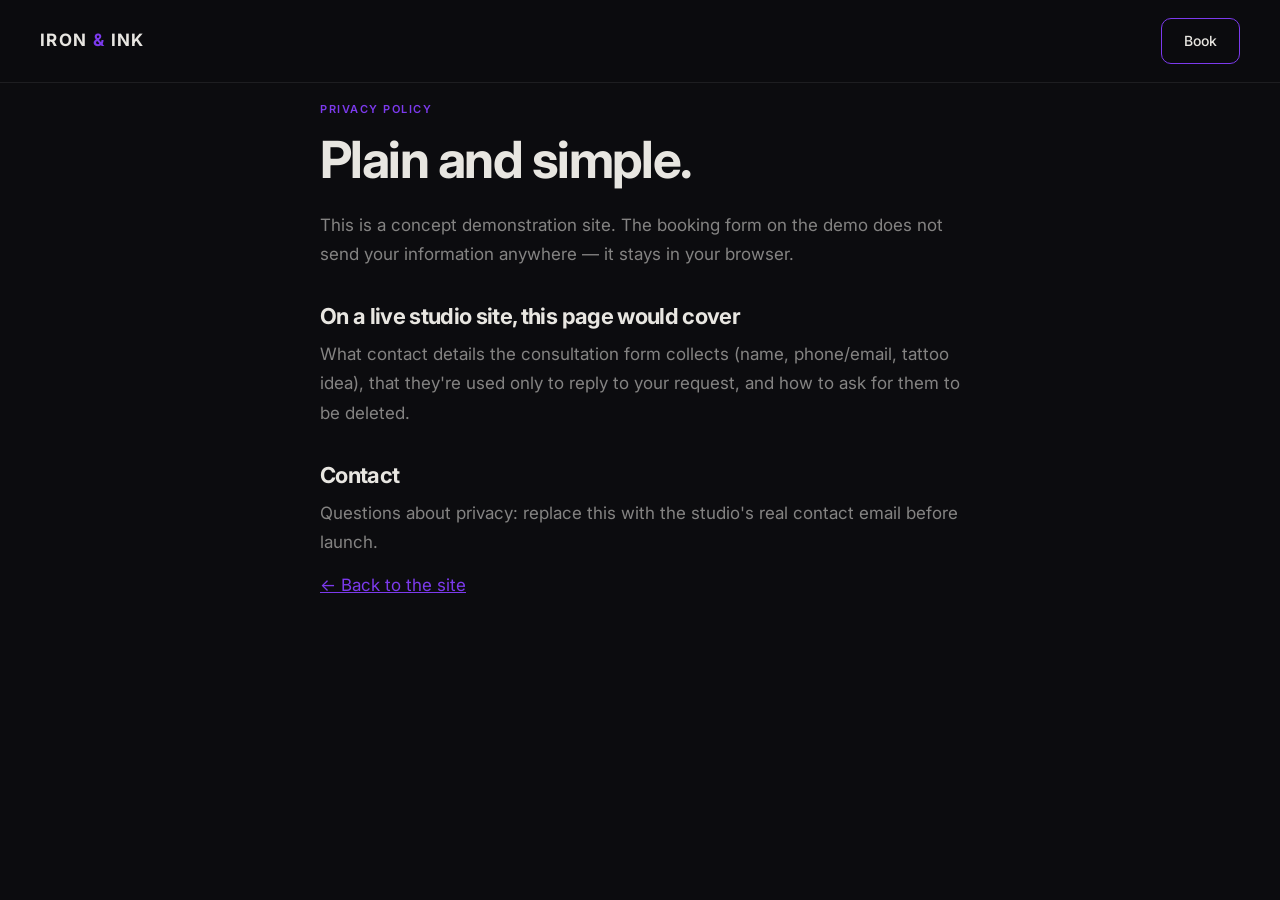
==== privacy.html @ 1043cd2f "Build Iron & Ink site: hero, flash gallery, artists, booking, visit: privacy.html" ====
<!DOCTYPE html>
<html lang="en">
<head>
<meta charset="UTF-8">
<meta name="viewport" content="width=device-width, initial-scale=1.0">
<title>Privacy Policy — IRON &amp; INK</title>
<link rel="preconnect" href="https://fonts.googleapis.com">
<link href="https://fonts.googleapis.com/css2?family=Inter:wght@400;700&display=swap" rel="stylesheet">
<link rel="stylesheet" href="css/style.css">
<style>
  .privacy { max-width: 720px; }
  .privacy h1 { font-size: clamp(32px, 4vw, 52px); margin-bottom: 24px; }
  .privacy h2 { font-size: 22px; margin: 36px 0 12px; }
  .privacy p { margin-bottom: 14px; }
  .privacy a { color: var(--accent); }
</style>
</head>
<body>
<nav>
  <a class="brand" href="index.html">IRON <span>&amp;</span> INK</a>
  <div class="nav-links"><a href="index.html#booking" class="nav-cta">Book</a></div>
</nav>
<section>
  <div class="container privacy">
    <p class="label">Privacy Policy</p>
    <h1>Plain and simple.</h1>
    <p>This is a concept demonstration site. The booking form on the demo does not send your information anywhere — it stays in your browser.</p>
    <h2>On a live studio site, this page would cover</h2>
    <p>What contact details the consultation form collects (name, phone/email, tattoo idea), that they're used only to reply to your request, and how to ask for them to be deleted.</p>
    <h2>Contact</h2>
    <p>Questions about privacy: replace this with the studio's real contact email before launch.</p>
    <p><a href="index.html">← Back to the site</a></p>
  </div>
</section>
</body>
</html>
---- css/style.css ----
/* IRON & INK — session design system (override, Oct 3 2026) */
*, *::before, *::after { margin: 0; padding: 0; box-sizing: border-box; }

:root {
  --bg: #0C0C0F;
  --bg2: #111116;
  --surface: #1C1C25;
  --border: rgba(255, 255, 255, 0.08);
  --text: #E8E6E1;
  --text-dim: rgba(232, 230, 225, 0.55);
  --accent: #7C3AED;
  --accent-dim: rgba(124, 58, 237, 0.15);
  --radius: 10px;
}

html { scroll-behavior: smooth; }

body {
  font-family: 'Inter', system-ui, sans-serif;
  font-weight: 400;
  font-size: 17px;
  line-height: 1.72;
  background: var(--bg);
  color: var(--text);
  overflow-x: hidden;
  -webkit-font-smoothing: antialiased;
}

.container { max-width: 1120px; margin: 0 auto; padding: 0 40px; }
section { padding: 100px 0; }

h1, h2, h3 { font-weight: 700; letter-spacing: -0.03em; line-height: 1.05; }
h2 { font-size: clamp(36px, 4.5vw, 60px); margin-bottom: 24px; }
h3 { font-size: 22px; margin-bottom: 8px; }
p { color: var(--text-dim); max-width: 60ch; }

.label {
  font-size: 11px; font-weight: 600; text-transform: uppercase;
  letter-spacing: 0.14em; color: var(--accent); margin-bottom: 16px;
}

a { color: inherit; }

/* Reveal — 650ms per system */
.reveal { opacity: 0; transform: translateY(22px); }
.reveal.visible { opacity: 1; transform: translateY(0); transition: opacity 650ms cubic-bezier(0.16, 1, 0.3, 1), transform 650ms cubic-bezier(0.16, 1, 0.3, 1); }

/* ---------- Nav ---------- */
nav {
  position: fixed; top: 0; left: 0; right: 0; z-index: 100;
  display: flex; align-items: center; justify-content: space-between;
  padding: 18px 40px;
  background: rgba(12, 12, 15, 0.88);
  backdrop-filter: blur(12px); -webkit-backdrop-filter: blur(12px);
  border-bottom: 1px solid var(--border);
  /* no shadow — per system */
}
.brand { font-weight: 700; letter-spacing: 0.08em; text-decoration: none; font-size: 17px; }
.brand span, .amp { color: var(--accent); }
.nav-links { display: flex; align-items: center; gap: 28px; }
.nav-links a { text-decoration: none; font-size: 14px; font-weight: 500; color: var(--text-dim); transition: color 200ms ease; }
.nav-links a:hover { color: var(--text); }
.nav-cta { border: 1px solid var(--accent); color: var(--text) !important; padding: 10px 22px; border-radius: var(--radius); transition: background 200ms ease; }
.nav-cta:hover { background: var(--accent-dim); }

/* ---------- Buttons ---------- */
.btn {
  display: inline-block; padding: 16px 36px; border-radius: var(--radius);
  background: var(--accent); color: #fff; text-decoration: none;
  font-weight: 600; font-size: 15px; border: 1px solid var(--accent);
  cursor: pointer; transition: transform 200ms ease, background 200ms ease;
}
.btn:hover { transform: translateY(-2px); background: #8b4ff0; }
.btn.ghost { background: transparent; color: var(--text); }
.btn.ghost:hover { background: var(--accent-dim); }

/* ---------- Hero ---------- */
.hero {
  min-height: 100vh; display: flex; align-items: center; justify-content: center;
  text-align: center; position: relative; overflow: hidden; padding: 140px 0 80px;
}
.hero-flash { position: absolute; inset: 0; display: flex; align-items: center; justify-content: space-around; opacity: 0.05; pointer-events: none; }
.hero-flash svg { width: min(38vw, 420px); height: auto; }
.hero-flash svg * { stroke: var(--text); fill: none; }
.hero-inner { position: relative; z-index: 1; }
.hero h1 { font-size: clamp(48px, 6vw, 88px); margin-bottom: 20px; }
.hero-sub { font-size: 19px; margin: 0 auto 36px; }
.hero-ctas { display: flex; gap: 16px; justify-content: center; flex-wrap: wrap; margin-bottom: 64px; }
.stats { display: flex; gap: 56px; justify-content: center; flex-wrap: wrap; }
.stat { display: flex; flex-direction: column; align-items: center; }
.stat .count { font-size: 44px; font-weight: 700; letter-spacing: -0.03em; color: var(--text); }
.stat-label { font-size: 11px; font-weight: 600; text-transform: uppercase; letter-spacing: 0.14em; color: var(--text-dim); margin-top: 4px; }
.scroll-hint { position: absolute; bottom: 28px; left: 50%; transform: translateX(-50%); color: var(--text-dim); text-decoration: none; font-size: 20px; animation: bob 2.4s ease-in-out infinite; }
@keyframes bob { 0%, 100% { transform: translate(-50%, 0); } 50% { transform: translate(-50%, 8px); } }

/* ---------- Flash gallery ---------- */
#flash { background: var(--bg2); overflow: hidden; }
.section-head { display: flex; justify-content: space-between; align-items: flex-end; gap: 32px; margin-bottom: 48px; flex-wrap: wrap; }
.section-head h2 { margin-bottom: 0; }
.section-head p { max-width: 36ch; }
.drag-hint { color: var(--accent); font-weight: 600; }
.gallery-track {
  display: flex; gap: 20px; overflow-x: scroll; scrollbar-width: none;
  padding: 8px 40px 24px; cursor: grab;
}
.gallery-track::-webkit-scrollbar { display: none; }
.gallery-track.dragging { cursor: grabbing; }
.flash-card {
  flex: 0 0 300px; background: var(--surface); border: 1px solid var(--border);
  border-radius: var(--radius); padding: 28px; transition: transform 200ms ease, border-color 200ms ease;
}
.flash-card:hover { transform: translateY(-6px); border-color: var(--accent); }
.flash-art { aspect-ratio: 1; display: flex; align-items: center; justify-content: center; margin-bottom: 20px; }
.flash-art svg { width: 78%; height: 78%; }
.flash-art svg * { stroke: var(--text); fill: none; }
.flash-card:hover .flash-art { background: var(--accent-dim); border-radius: var(--radius); }
.flash-card h3 { font-size: 19px; }
.flash-card p { font-size: 14px; }
.fineprint { font-size: 13px; margin-top: 32px; }

/* ---------- Parallax ---------- */
.parallax-section { position: relative; overflow: hidden; padding: 0; min-height: 52vh; display: flex; align-items: center; }
.parallax-bg {
  position: absolute; inset: -20% 0;
  background:
    radial-gradient(ellipse at 50% 50%, var(--accent-dim) 0%, transparent 55%),
    linear-gradient(135deg, #14141c 0%, #0C0C0F 60%);
  background-size: cover;
}
.parallax-inner { position: relative; z-index: 1; text-align: center; padding: 100px 40px; }
.parallax-quote { font-size: clamp(24px, 3.4vw, 44px); font-weight: 700; letter-spacing: -0.02em; color: var(--text); max-width: 22ch; margin: 0 auto 16px; }

/* ---------- Artists ---------- */
.artist-grid { display: grid; grid-template-columns: repeat(2, 1fr); gap: 20px; margin-top: 48px; }
.artist-card { background: var(--surface); border: 1px solid var(--border); border-radius: var(--radius); padding: 28px; transition: border-color 200ms ease, transform 200ms ease; }
.artist-card:hover { border-color: var(--accent); transform: translateY(-4px); }
.artist-mark {
  width: 56px; height: 56px; border-radius: 50%; display: flex; align-items: center; justify-content: center;
  background: var(--accent-dim); color: var(--accent); font-weight: 700; font-size: 18px; margin-bottom: 20px;
}
.artist-style { color: var(--accent); font-size: 13px; font-weight: 600; text-transform: uppercase; letter-spacing: 0.1em; margin-bottom: 12px; }
.artist-card p:last-child { font-size: 15px; }

/* ---------- Booking ---------- */
.booking { background: var(--bg2); }
.booking-grid { display: grid; grid-template-columns: 1fr 1fr; gap: 64px; align-items: start; }
.booking-notes { list-style: none; margin-top: 28px; display: flex; flex-direction: column; gap: 14px; }
.booking-notes li { color: var(--text-dim); font-size: 15px; padding-left: 22px; position: relative; }
.booking-notes li::before { content: ''; position: absolute; left: 0; top: 9px; width: 7px; height: 7px; border-radius: 50%; background: var(--accent); }
.booking-notes strong { color: var(--text); }
form { background: var(--surface); border: 1px solid var(--border); border-radius: var(--radius); padding: 28px; display: flex; flex-direction: column; gap: 18px; }
form label { display: flex; flex-direction: column; gap: 8px; font-size: 13px; font-weight: 600; text-transform: uppercase; letter-spacing: 0.08em; color: var(--text-dim); }
form input, form select, form textarea {
  background: var(--bg); border: 1px solid var(--border); border-radius: var(--radius);
  color: var(--text); font-family: inherit; font-size: 16px; padding: 14px 16px;
  transition: border-color 200ms ease;
}
form input:focus, form select:focus, form textarea:focus { outline: none; border-color: var(--accent); }
form textarea { resize: vertical; }
.form-note { font-size: 14px; min-height: 1.5em; }

/* ---------- Visit ---------- */
.visit-grid { display: grid; grid-template-columns: repeat(3, 1fr); gap: 20px; margin-top: 48px; }
.visit-grid > div { background: var(--surface); border: 1px solid var(--border); border-radius: var(--radius); padding: 28px; }
.visit-grid h3 { font-size: 13px; font-weight: 600; text-transform: uppercase; letter-spacing: 0.14em; color: var(--accent); margin-bottom: 14px; }
.visit-grid p { font-size: 15px; }

/* ---------- Footer ---------- */
footer { border-top: 1px solid var(--border); padding: 48px 0; background: var(--bg); }
.footer-inner { display: flex; align-items: center; justify-content: space-between; gap: 20px; flex-wrap: wrap; }
.footer-inner p { font-size: 13px; }
.footer-inner a { color: var(--text-dim); transition: color 200ms ease; }
.footer-inner a:hover { color: var(--accent); }

/* ---------- Responsive ---------- */
@media (max-width: 860px) {
  .booking-grid { grid-template-columns: 1fr; }
  .artist-grid { grid-template-columns: 1fr; }
  .visit-grid { grid-template-columns: 1fr; }
}
@media (max-width: 640px) {
  .container { padding: 0 24px; }
  section { padding: 72px 0; }
  nav { padding: 14px 24px; }
  .nav-links a:not(.nav-cta) { display: none; }
  .gallery-track { padding-left: 24px; padding-right: 24px; }
  .flash-card { flex-basis: 260px; }
  .stats { gap: 32px; }
  .section-head { flex-direction: column; align-items: flex-start; }
}
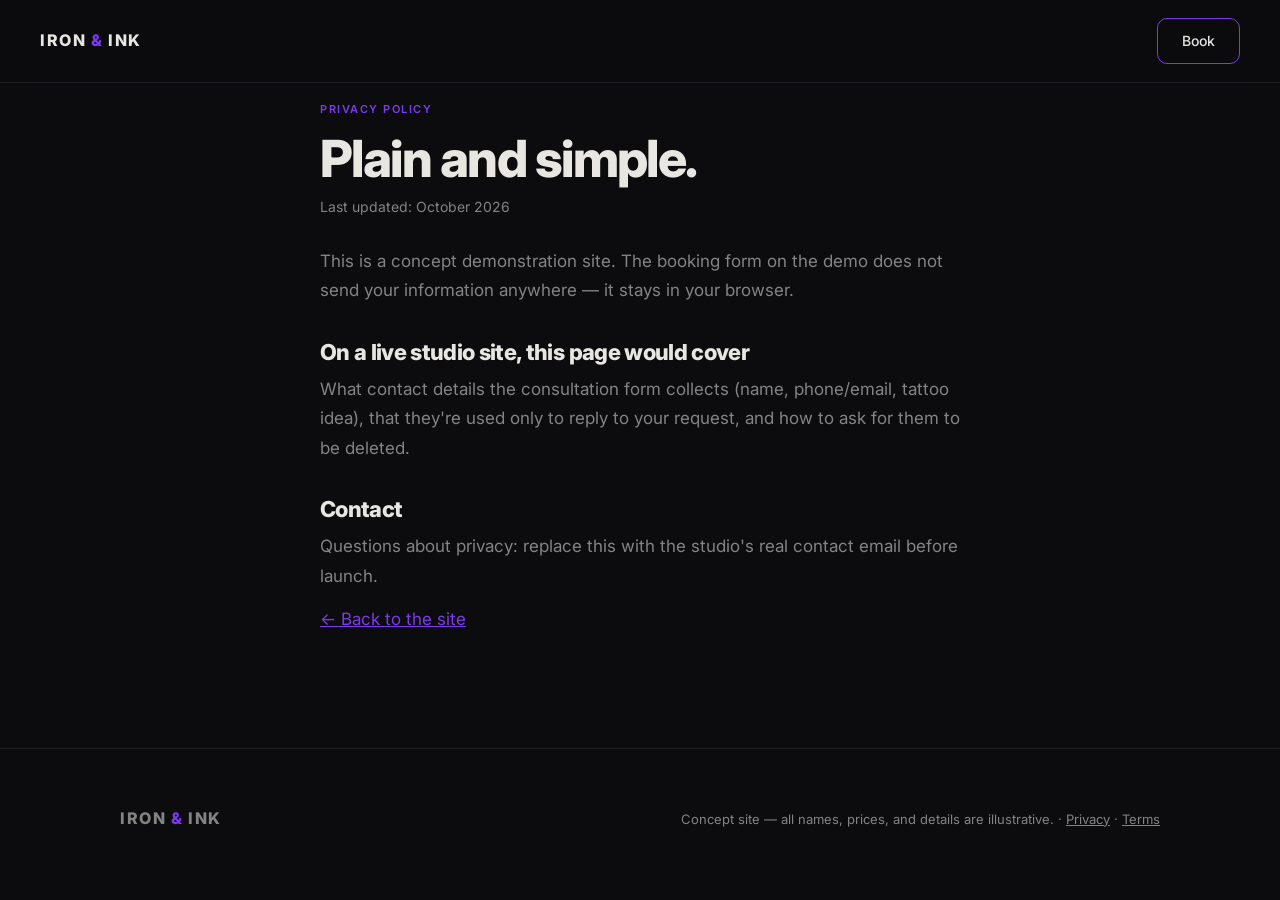
==== commit 780dc3ac: "Add Privacy Policy and Terms of Service: privacy.html" ====
--- a/privacy.html
+++ b/privacy.html
@@ -9,10 +9,12 @@
 <link rel="stylesheet" href="css/style.css">
 <style>
   .privacy { max-width: 720px; }
-  .privacy h1 { font-size: clamp(32px, 4vw, 52px); margin-bottom: 24px; }
+  .privacy h1 { font-size: clamp(32px, 4vw, 52px); margin-bottom: 12px; }
   .privacy h2 { font-size: 22px; margin: 36px 0 12px; }
   .privacy p { margin-bottom: 14px; }
+  .privacy .updated { font-size: 14px; margin-bottom: 28px; }
   .privacy a { color: var(--accent); }
+  .privacy footer { padding: 32px 0 0; border: none; }
 </style>
 </head>
 <body>
@@ -24,6 +26,7 @@
   <div class="container privacy">
     <p class="label">Privacy Policy</p>
     <h1>Plain and simple.</h1>
+    <p class="updated">Last updated: October 2026</p>
     <p>This is a concept demonstration site. The booking form on the demo does not send your information anywhere — it stays in your browser.</p>
     <h2>On a live studio site, this page would cover</h2>
     <p>What contact details the consultation form collects (name, phone/email, tattoo idea), that they're used only to reply to your request, and how to ask for them to be deleted.</p>
@@ -32,5 +35,11 @@
     <p><a href="index.html">← Back to the site</a></p>
   </div>
 </section>
+<footer>
+  <div class="container footer-inner">
+    <a class="brand" href="index.html">IRON <span>&amp;</span> INK</a>
+    <p>Concept site — all names, prices, and details are illustrative. · <a href="privacy.html">Privacy</a> · <a href="terms.html">Terms</a></p>
+  </div>
+</footer>
 </body>
 </html>
--- a/css/style.css
+++ b/css/style.css
@@ -1,4 +1,5 @@
-/* IRON & INK — session design system (override, Oct 3 2026) */
+/* IRON & INK — immersive rebuild (Oct 3 2026)
+   Session design system: dark + purple, Inter, 650ms reveals, 200ms hovers. */
 *, *::before, *::after { margin: 0; padding: 0; box-sizing: border-box; }
 
 :root {
@@ -17,174 +18,233 @@
 
 body {
   font-family: 'Inter', system-ui, sans-serif;
-  font-weight: 400;
-  font-size: 17px;
-  line-height: 1.72;
-  background: var(--bg);
-  color: var(--text);
-  overflow-x: hidden;
-  -webkit-font-smoothing: antialiased;
+  font-weight: 400; font-size: 17px; line-height: 1.72;
+  background: var(--bg); color: var(--text);
+  overflow-x: hidden; -webkit-font-smoothing: antialiased;
 }
 
 .container { max-width: 1120px; margin: 0 auto; padding: 0 40px; }
 section { padding: 100px 0; }
 
-h1, h2, h3 { font-weight: 700; letter-spacing: -0.03em; line-height: 1.05; }
-h2 { font-size: clamp(36px, 4.5vw, 60px); margin-bottom: 24px; }
-h3 { font-size: 22px; margin-bottom: 8px; }
-p { color: var(--text-dim); max-width: 60ch; }
+h1, h2, h3 { font-weight: 800; letter-spacing: -0.03em; line-height: 0.98; }
+.giant { font-size: clamp(48px, 8vw, 110px); margin-bottom: 28px; }
+p { color: var(--text-dim); }
+.section-lede { font-size: 19px; max-width: 52ch; margin-bottom: 8px; }
 
 .label {
   font-size: 11px; font-weight: 600; text-transform: uppercase;
-  letter-spacing: 0.14em; color: var(--accent); margin-bottom: 16px;
-}
-
+  letter-spacing: 0.14em; color: var(--accent); margin-bottom: 20px;
+}
 a { color: inherit; }
 
-/* Reveal — 650ms per system */
+/* Reveal — 650ms */
 .reveal { opacity: 0; transform: translateY(22px); }
-.reveal.visible { opacity: 1; transform: translateY(0); transition: opacity 650ms cubic-bezier(0.16, 1, 0.3, 1), transform 650ms cubic-bezier(0.16, 1, 0.3, 1); }
+.reveal.visible { opacity: 1; transform: translateY(0); transition: opacity 650ms cubic-bezier(0.16,1,0.3,1), transform 650ms cubic-bezier(0.16,1,0.3,1); }
+
+/* ---------- Loader ---------- */
+.loader {
+  position: fixed; inset: 0; z-index: 9999; background: var(--bg);
+  display: flex; align-items: center; justify-content: center;
+  flex-direction: column; gap: 28px;
+  transition: opacity 600ms ease, visibility 600ms ease;
+}
+.loader.hidden { opacity: 0; visibility: hidden; }
+.loader-name { font-size: clamp(22px, 4vw, 40px); font-weight: 800; letter-spacing: 0.35em; text-indent: 0.35em; opacity: 0; animation: fadeUp 800ms ease forwards 200ms; }
+.loader-name span { color: var(--accent); }
+.loader-bar { width: 140px; height: 2px; background: rgba(255,255,255,0.1); overflow: hidden; }
+.loader-bar span { display: block; height: 100%; width: 0; background: var(--accent); animation: loadBar 1.4s ease forwards 300ms; }
+@keyframes fadeUp { from { opacity: 0; transform: translateY(14px); } to { opacity: 1; transform: translateY(0); } }
+@keyframes loadBar { to { width: 100%; } }
+
+/* ---------- Scroll progress + grain ---------- */
+.scroll-progress { position: fixed; top: 0; left: 0; right: 0; height: 2px; z-index: 1001; background: transparent; }
+.scroll-progress span { display: block; height: 100%; width: 0; background: var(--accent); }
+.grain {
+  position: fixed; inset: 0; z-index: 1000; pointer-events: none; opacity: 0.05;
+  background-image: url("data:image/svg+xml,%3Csvg xmlns='http://www.w3.org/2000/svg' width='160' height='160'%3E%3Cfilter id='n'%3E%3CfeTurbulence type='fractalNoise' baseFrequency='0.9' numOctaves='2'/%3E%3C/filter%3E%3Crect width='160' height='160' filter='url(%23n)' opacity='1'/%3E%3C/svg%3E");
+}
 
 /* ---------- Nav ---------- */
 nav {
   position: fixed; top: 0; left: 0; right: 0; z-index: 100;
   display: flex; align-items: center; justify-content: space-between;
   padding: 18px 40px;
-  background: rgba(12, 12, 15, 0.88);
-  backdrop-filter: blur(12px); -webkit-backdrop-filter: blur(12px);
+  background: rgba(12, 12, 15, 0.82);
+  backdrop-filter: blur(14px); -webkit-backdrop-filter: blur(14px);
   border-bottom: 1px solid var(--border);
-  /* no shadow — per system */
-}
-.brand { font-weight: 700; letter-spacing: 0.08em; text-decoration: none; font-size: 17px; }
+}
+.brand { font-weight: 800; letter-spacing: 0.1em; text-decoration: none; font-size: 16px; }
 .brand span, .amp { color: var(--accent); }
-.nav-links { display: flex; align-items: center; gap: 28px; }
+.nav-links { display: flex; align-items: center; gap: 30px; }
 .nav-links a { text-decoration: none; font-size: 14px; font-weight: 500; color: var(--text-dim); transition: color 200ms ease; }
 .nav-links a:hover { color: var(--text); }
-.nav-cta { border: 1px solid var(--accent); color: var(--text) !important; padding: 10px 22px; border-radius: var(--radius); transition: background 200ms ease; }
+.nav-cta { border: 1px solid var(--accent); color: var(--text) !important; padding: 10px 24px; border-radius: var(--radius); transition: background 200ms ease; }
 .nav-cta:hover { background: var(--accent-dim); }
+
+/* ---------- Sticky hero ---------- */
+.hero {
+  position: sticky; top: 0; height: 100vh; z-index: 1; overflow: hidden;
+  display: flex; align-items: center; justify-content: center; text-align: center;
+  background:
+    radial-gradient(ellipse at 50% 110%, var(--accent-dim) 0%, transparent 55%),
+    var(--bg);
+}
+.hero::after { content: ''; position: absolute; inset: 0; background: radial-gradient(ellipse at center, transparent 55%, rgba(0,0,0,0.55) 100%); pointer-events: none; }
+.hero-flash { position: absolute; inset: 0; display: flex; align-items: center; justify-content: space-around; opacity: 0.07; pointer-events: none; }
+.hero-flash svg { width: min(36vw, 400px); height: auto; }
+.hero-flash svg * { stroke: var(--text); fill: none; }
+.hero-flash .accent-stroke { stroke: var(--accent); }
+.hero-flash .accent-fill { fill: var(--accent); stroke: none; }
+.hero-inner { position: relative; z-index: 1; padding: 0 24px; opacity: calc(var(--hero-fade, 1)); }
+.hero-eyebrow { opacity: 0; transform: translateY(16px); }
+.hero h1 { font-size: clamp(56px, 11vw, 150px); opacity: 0; transform: translateY(28px); }
+.hero-sub { font-size: clamp(16px, 2vw, 22px); margin-top: 20px; letter-spacing: 0.04em; opacity: 0; transform: translateY(16px); }
+.hero.in-view .hero-eyebrow, .hero.in-view h1, .hero.in-view .hero-sub { opacity: 1; transform: translateY(0); transition: opacity 800ms ease, transform 800ms ease; }
+.hero.in-view h1 { transition-delay: 150ms; }
+.hero.in-view .hero-sub { transition-delay: 300ms; }
+.hero-foot {
+  position: absolute; bottom: 0; left: 0; right: 0; z-index: 1;
+  display: flex; justify-content: center; gap: clamp(32px, 8vw, 96px);
+  padding: 28px 24px; border-top: 1px solid var(--border);
+  background: rgba(12, 12, 15, 0.6); backdrop-filter: blur(10px); -webkit-backdrop-filter: blur(10px);
+}
+.stat { display: flex; flex-direction: column; align-items: center; }
+.stat .count { font-size: clamp(28px, 4vw, 44px); font-weight: 800; letter-spacing: -0.03em; }
+.stat-label { font-size: 10px; font-weight: 600; text-transform: uppercase; letter-spacing: 0.2em; color: var(--text-dim); margin-top: 2px; }
+.scroll-hint {
+  position: absolute; bottom: 110px; left: 50%; transform: translateX(-50%); z-index: 1;
+  color: var(--text-dim); text-decoration: none; font-size: 10px; font-weight: 600;
+  letter-spacing: 0.3em; text-transform: uppercase; text-indent: 0.3em;
+  animation: bob 2.4s ease-in-out infinite;
+}
+@keyframes bob { 0%, 100% { transform: translate(-50%, 0); } 50% { transform: translate(-50%, 8px); } }
+
+/* Content slides over the sticky hero */
+.content { position: relative; z-index: 2; background: var(--bg); }
 
 /* ---------- Buttons ---------- */
 .btn {
-  display: inline-block; padding: 16px 36px; border-radius: var(--radius);
-  background: var(--accent); color: #fff; text-decoration: none;
-  font-weight: 600; font-size: 15px; border: 1px solid var(--accent);
-  cursor: pointer; transition: transform 200ms ease, background 200ms ease;
+  display: inline-block; padding: 16px 40px; border-radius: var(--radius);
+  background: var(--accent); color: #fff; text-decoration: none; border: 1px solid var(--accent);
+  font-weight: 600; font-size: 15px; cursor: pointer; font-family: inherit;
+  transition: transform 200ms ease, background 200ms ease;
 }
 .btn:hover { transform: translateY(-2px); background: #8b4ff0; }
-.btn.ghost { background: transparent; color: var(--text); }
-.btn.ghost:hover { background: var(--accent-dim); }
-
-/* ---------- Hero ---------- */
-.hero {
-  min-height: 100vh; display: flex; align-items: center; justify-content: center;
-  text-align: center; position: relative; overflow: hidden; padding: 140px 0 80px;
-}
-.hero-flash { position: absolute; inset: 0; display: flex; align-items: center; justify-content: space-around; opacity: 0.05; pointer-events: none; }
-.hero-flash svg { width: min(38vw, 420px); height: auto; }
-.hero-flash svg * { stroke: var(--text); fill: none; }
-.hero-inner { position: relative; z-index: 1; }
-.hero h1 { font-size: clamp(48px, 6vw, 88px); margin-bottom: 20px; }
-.hero-sub { font-size: 19px; margin: 0 auto 36px; }
-.hero-ctas { display: flex; gap: 16px; justify-content: center; flex-wrap: wrap; margin-bottom: 64px; }
-.stats { display: flex; gap: 56px; justify-content: center; flex-wrap: wrap; }
-.stat { display: flex; flex-direction: column; align-items: center; }
-.stat .count { font-size: 44px; font-weight: 700; letter-spacing: -0.03em; color: var(--text); }
-.stat-label { font-size: 11px; font-weight: 600; text-transform: uppercase; letter-spacing: 0.14em; color: var(--text-dim); margin-top: 4px; }
-.scroll-hint { position: absolute; bottom: 28px; left: 50%; transform: translateX(-50%); color: var(--text-dim); text-decoration: none; font-size: 20px; animation: bob 2.4s ease-in-out infinite; }
-@keyframes bob { 0%, 100% { transform: translate(-50%, 0); } 50% { transform: translate(-50%, 8px); } }
 
 /* ---------- Flash gallery ---------- */
-#flash { background: var(--bg2); overflow: hidden; }
-.section-head { display: flex; justify-content: space-between; align-items: flex-end; gap: 32px; margin-bottom: 48px; flex-wrap: wrap; }
-.section-head h2 { margin-bottom: 0; }
-.section-head p { max-width: 36ch; }
-.drag-hint { color: var(--accent); font-weight: 600; }
+.flash-section { background: var(--bg2); overflow: hidden; padding-bottom: 60px; }
+.flash-section .container { margin-bottom: 56px; }
 .gallery-track {
-  display: flex; gap: 20px; overflow-x: scroll; scrollbar-width: none;
-  padding: 8px 40px 24px; cursor: grab;
+  display: flex; gap: 24px; overflow-x: scroll; scrollbar-width: none;
+  padding: 12px 40px 32px; cursor: grab; scroll-snap-type: x proximity;
 }
 .gallery-track::-webkit-scrollbar { display: none; }
 .gallery-track.dragging { cursor: grabbing; }
 .flash-card {
-  flex: 0 0 300px; background: var(--surface); border: 1px solid var(--border);
-  border-radius: var(--radius); padding: 28px; transition: transform 200ms ease, border-color 200ms ease;
-}
-.flash-card:hover { transform: translateY(-6px); border-color: var(--accent); }
-.flash-art { aspect-ratio: 1; display: flex; align-items: center; justify-content: center; margin-bottom: 20px; }
-.flash-art svg { width: 78%; height: 78%; }
+  position: relative; flex: 0 0 min(72vw, 420px); scroll-snap-align: center;
+  background: var(--surface); border: 1px solid var(--border);
+  border-radius: var(--radius); padding: 32px;
+  transition: transform 200ms ease, border-color 200ms ease;
+}
+.flash-card:hover { transform: translateY(-8px); border-color: var(--accent); }
+.flash-num {
+  position: absolute; top: 24px; right: 28px; font-size: 13px; font-weight: 700;
+  letter-spacing: 0.2em; color: var(--text-dim);
+}
+.flash-art { aspect-ratio: 1; display: flex; align-items: center; justify-content: center; margin: 12px 0 24px; border-radius: var(--radius); transition: background 200ms ease; }
+.flash-art svg { width: 82%; height: 82%; }
 .flash-art svg * { stroke: var(--text); fill: none; }
-.flash-card:hover .flash-art { background: var(--accent-dim); border-radius: var(--radius); }
-.flash-card h3 { font-size: 19px; }
+.flash-art .accent-stroke { stroke: var(--accent); }
+.flash-art .accent-fill { fill: var(--accent); stroke: none; }
+.flash-card:hover .flash-art { background: var(--accent-dim); }
+.flash-card h3 { font-size: 24px; margin-bottom: 6px; }
 .flash-card p { font-size: 14px; }
-.fineprint { font-size: 13px; margin-top: 32px; }
+.fineprint { font-size: 13px; margin-top: 40px; }
+
+/* ---------- Clip reveal ---------- */
+.clip-reveal { position: relative; overflow: hidden; min-height: 62vh; display: flex; align-items: center; justify-content: center; background: var(--bg); }
+.clip-inner {
+  position: absolute; inset: 0;
+  background:
+    radial-gradient(ellipse at 50% 50%, var(--accent-dim) 0%, transparent 60%),
+    linear-gradient(135deg, #16161e 0%, #0C0C0F 70%);
+  clip-path: inset(46% 42% 46% 42%);
+  transition: clip-path 1100ms cubic-bezier(0.16, 1, 0.3, 1);
+  display: flex; align-items: center; justify-content: center; padding: 0 24px;
+}
+.clip-reveal.visible .clip-inner { clip-path: inset(0% 0% 0% 0%); }
+.clip-quote { color: var(--text); font-size: clamp(26px, 4.4vw, 58px); font-weight: 800; letter-spacing: -0.02em; line-height: 1.15; text-align: center; max-width: 20ch; }
+
+/* ---------- Artists ---------- */
+.artist-rows { margin-top: 56px; border-bottom: 1px solid var(--border); }
+.artist-row {
+  display: flex; align-items: baseline; gap: 24px;
+  padding: 36px 8px; border-top: 1px solid var(--border);
+  text-decoration: none; transition: padding 200ms ease, background 200ms ease;
+}
+.artist-row:hover { background: var(--accent-dim); padding-left: 24px; }
+.artist-name { font-size: clamp(30px, 5vw, 64px); font-weight: 800; letter-spacing: -0.03em; line-height: 1; }
+.artist-style { margin-left: auto; font-size: 12px; font-weight: 600; text-transform: uppercase; letter-spacing: 0.14em; color: var(--accent); white-space: nowrap; }
+.artist-arrow { font-size: 24px; color: var(--text-dim); transition: transform 200ms ease, color 200ms ease; }
+.artist-row:hover .artist-arrow { transform: translateX(8px); color: var(--accent); }
 
 /* ---------- Parallax ---------- */
-.parallax-section { position: relative; overflow: hidden; padding: 0; min-height: 52vh; display: flex; align-items: center; }
+.parallax-section { position: relative; overflow: hidden; padding: 0; min-height: 60vh; display: flex; align-items: center; }
 .parallax-bg {
   position: absolute; inset: -20% 0;
   background:
-    radial-gradient(ellipse at 50% 50%, var(--accent-dim) 0%, transparent 55%),
-    linear-gradient(135deg, #14141c 0%, #0C0C0F 60%);
+    radial-gradient(ellipse at 30% 60%, var(--accent-dim) 0%, transparent 50%),
+    linear-gradient(135deg, #14141c 0%, #0C0C0F 65%);
   background-size: cover;
 }
-.parallax-inner { position: relative; z-index: 1; text-align: center; padding: 100px 40px; }
-.parallax-quote { font-size: clamp(24px, 3.4vw, 44px); font-weight: 700; letter-spacing: -0.02em; color: var(--text); max-width: 22ch; margin: 0 auto 16px; }
-
-/* ---------- Artists ---------- */
-.artist-grid { display: grid; grid-template-columns: repeat(2, 1fr); gap: 20px; margin-top: 48px; }
-.artist-card { background: var(--surface); border: 1px solid var(--border); border-radius: var(--radius); padding: 28px; transition: border-color 200ms ease, transform 200ms ease; }
-.artist-card:hover { border-color: var(--accent); transform: translateY(-4px); }
-.artist-mark {
-  width: 56px; height: 56px; border-radius: 50%; display: flex; align-items: center; justify-content: center;
-  background: var(--accent-dim); color: var(--accent); font-weight: 700; font-size: 18px; margin-bottom: 20px;
-}
-.artist-style { color: var(--accent); font-size: 13px; font-weight: 600; text-transform: uppercase; letter-spacing: 0.1em; margin-bottom: 12px; }
-.artist-card p:last-child { font-size: 15px; }
+.parallax-inner { position: relative; z-index: 1; text-align: center; padding: 110px 40px; }
+.parallax-big { font-size: clamp(34px, 6vw, 84px); font-weight: 800; letter-spacing: -0.03em; margin-bottom: 20px; color: var(--text); }
+.parallax-inner p:last-child { max-width: 52ch; margin: 0 auto; }
 
 /* ---------- Booking ---------- */
 .booking { background: var(--bg2); }
-.booking-grid { display: grid; grid-template-columns: 1fr 1fr; gap: 64px; align-items: start; }
-.booking-notes { list-style: none; margin-top: 28px; display: flex; flex-direction: column; gap: 14px; }
-.booking-notes li { color: var(--text-dim); font-size: 15px; padding-left: 22px; position: relative; }
-.booking-notes li::before { content: ''; position: absolute; left: 0; top: 9px; width: 7px; height: 7px; border-radius: 50%; background: var(--accent); }
-.booking-notes strong { color: var(--text); }
-form { background: var(--surface); border: 1px solid var(--border); border-radius: var(--radius); padding: 28px; display: flex; flex-direction: column; gap: 18px; }
-form label { display: flex; flex-direction: column; gap: 8px; font-size: 13px; font-weight: 600; text-transform: uppercase; letter-spacing: 0.08em; color: var(--text-dim); }
+.booking-inner { max-width: 760px; margin: 0 auto; text-align: center; }
+.booking-inner .section-lede { margin: 0 auto 48px; }
+form { background: var(--surface); border: 1px solid var(--border); border-radius: var(--radius); padding: 32px; display: flex; flex-direction: column; gap: 20px; text-align: left; }
+.form-row { display: grid; grid-template-columns: 1fr 1fr; gap: 20px; }
+form label { display: flex; flex-direction: column; gap: 8px; font-size: 12px; font-weight: 600; text-transform: uppercase; letter-spacing: 0.1em; color: var(--text-dim); }
 form input, form select, form textarea {
   background: var(--bg); border: 1px solid var(--border); border-radius: var(--radius);
-  color: var(--text); font-family: inherit; font-size: 16px; padding: 14px 16px;
+  color: var(--text); font-family: inherit; font-size: 16px; padding: 14px 16px; width: 100%;
   transition: border-color 200ms ease;
 }
 form input:focus, form select:focus, form textarea:focus { outline: none; border-color: var(--accent); }
 form textarea { resize: vertical; }
-.form-note { font-size: 14px; min-height: 1.5em; }
+form .btn { align-self: center; margin-top: 8px; }
+.form-note { font-size: 14px; min-height: 1.5em; text-align: center; }
+.booking-notes { list-style: none; margin-top: 40px; display: flex; justify-content: center; gap: 36px; flex-wrap: wrap; }
+.booking-notes li { color: var(--text-dim); font-size: 14px; }
+.booking-notes strong { color: var(--text); }
 
 /* ---------- Visit ---------- */
-.visit-grid { display: grid; grid-template-columns: repeat(3, 1fr); gap: 20px; margin-top: 48px; }
-.visit-grid > div { background: var(--surface); border: 1px solid var(--border); border-radius: var(--radius); padding: 28px; }
-.visit-grid h3 { font-size: 13px; font-weight: 600; text-transform: uppercase; letter-spacing: 0.14em; color: var(--accent); margin-bottom: 14px; }
-.visit-grid p { font-size: 15px; }
+.visit-grid { display: grid; grid-template-columns: repeat(3, 1fr); gap: 20px; margin-top: 56px; }
+.visit-grid > div { border-top: 1px solid var(--border); padding-top: 24px; }
+.visit-grid h3 { font-size: 12px; font-weight: 600; text-transform: uppercase; letter-spacing: 0.2em; color: var(--accent); margin-bottom: 14px; }
+.visit-grid p { font-size: 17px; color: var(--text); }
 
 /* ---------- Footer ---------- */
-footer { border-top: 1px solid var(--border); padding: 48px 0; background: var(--bg); }
+footer { border-top: 1px solid var(--border); padding: 56px 0; }
 .footer-inner { display: flex; align-items: center; justify-content: space-between; gap: 20px; flex-wrap: wrap; }
 .footer-inner p { font-size: 13px; }
 .footer-inner a { color: var(--text-dim); transition: color 200ms ease; }
 .footer-inner a:hover { color: var(--accent); }
 
 /* ---------- Responsive ---------- */
-@media (max-width: 860px) {
-  .booking-grid { grid-template-columns: 1fr; }
-  .artist-grid { grid-template-columns: 1fr; }
-  .visit-grid { grid-template-columns: 1fr; }
-}
-@media (max-width: 640px) {
+@media (max-width: 700px) {
   .container { padding: 0 24px; }
   section { padding: 72px 0; }
   nav { padding: 14px 24px; }
   .nav-links a:not(.nav-cta) { display: none; }
   .gallery-track { padding-left: 24px; padding-right: 24px; }
-  .flash-card { flex-basis: 260px; }
-  .stats { gap: 32px; }
-  .section-head { flex-direction: column; align-items: flex-start; }
-}
+  .form-row { grid-template-columns: 1fr; }
+  .visit-grid { grid-template-columns: 1fr; gap: 32px; }
+  .artist-row { flex-wrap: wrap; gap: 8px 16px; }
+  .artist-style { margin-left: 0; }
+  .hero-foot { gap: 32px; }
+  .scroll-hint { display: none; }
+}
